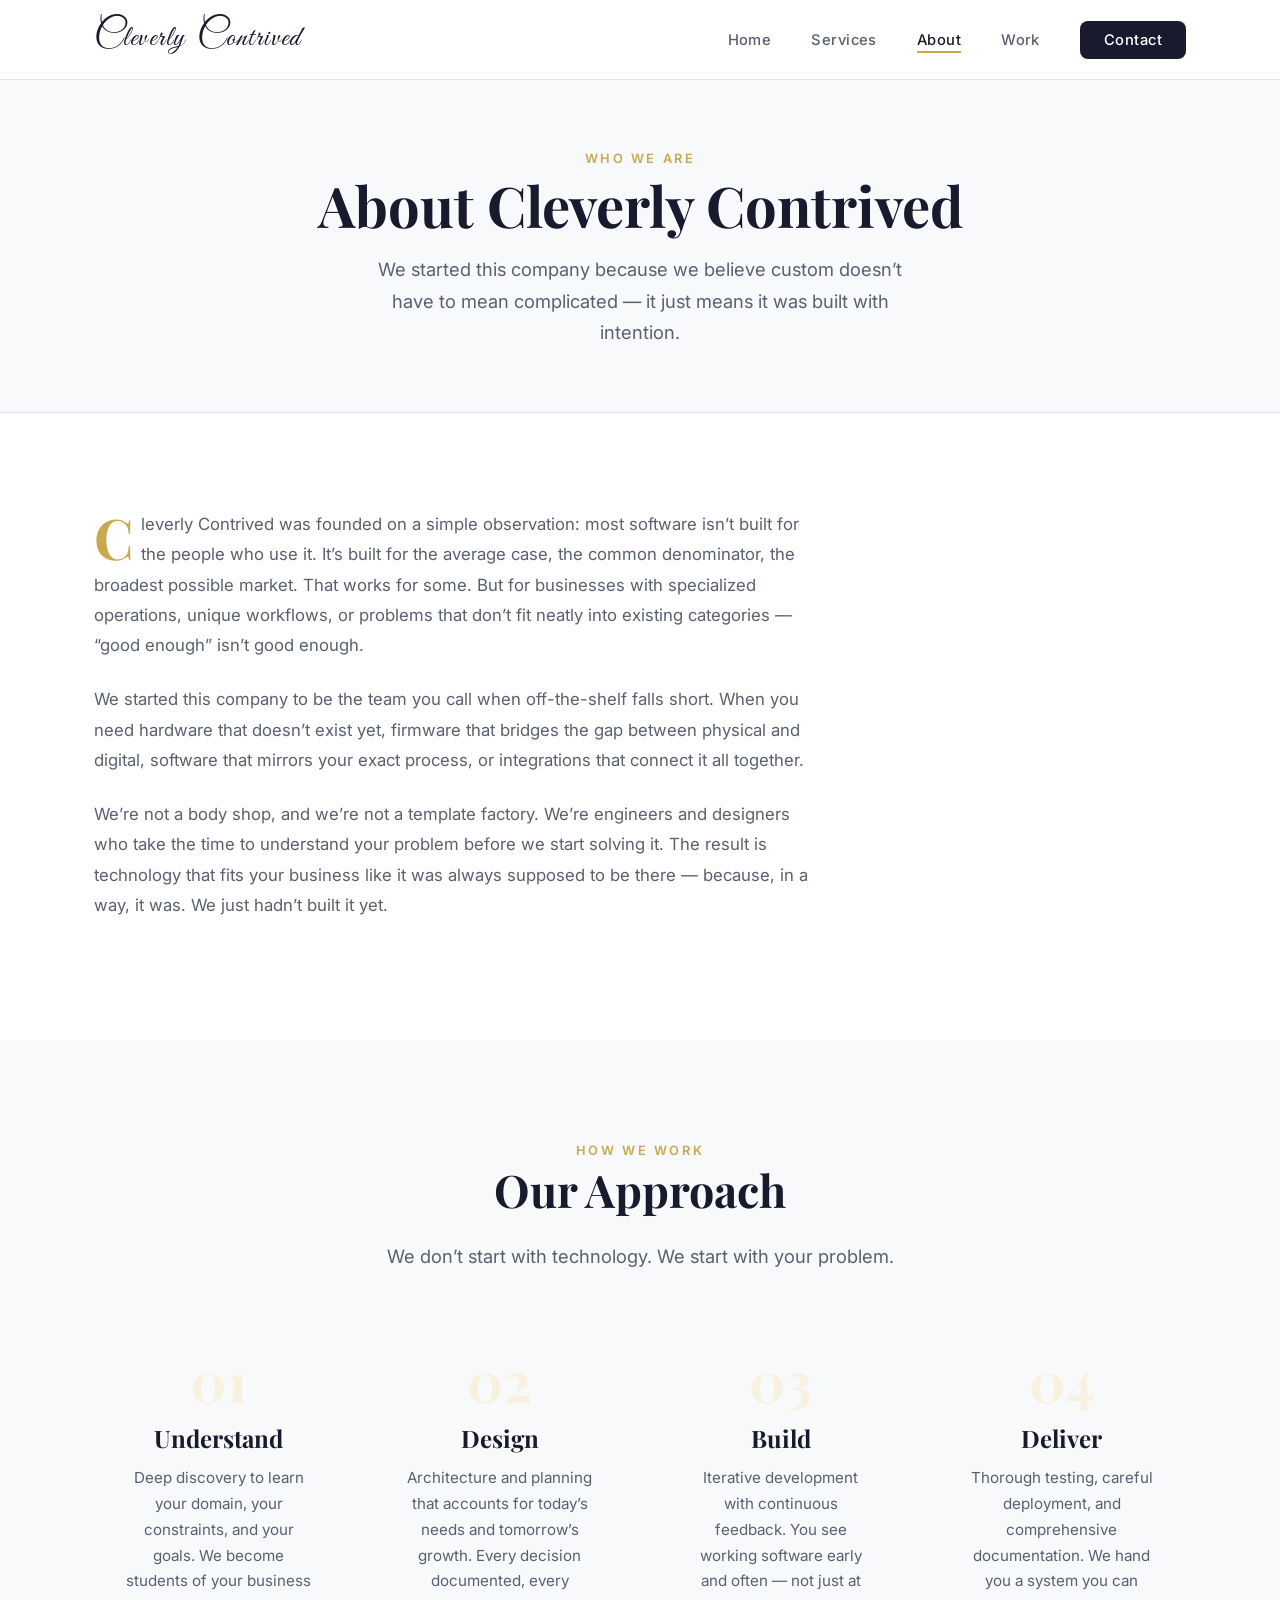
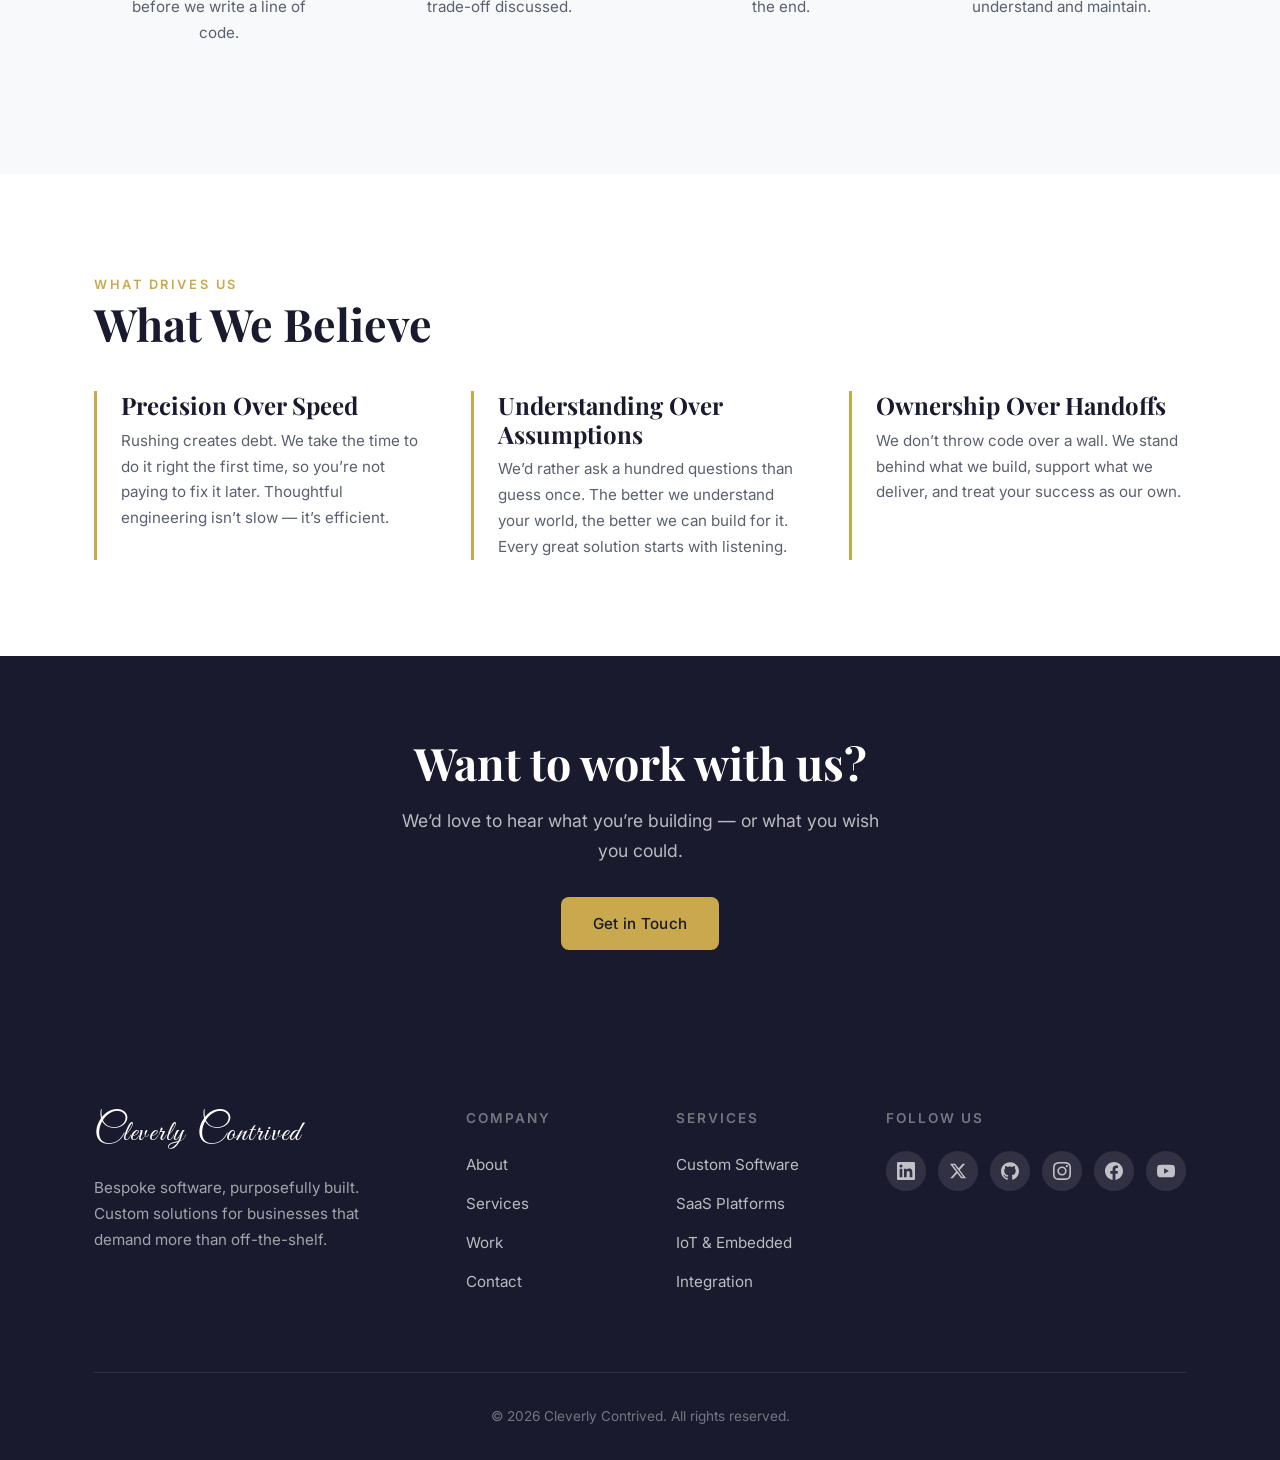
==== about.html @ 047b800a "Add Cleverly Contrived company website Multi-page static site for GitHub Pages with Home, Services, " ====
<!DOCTYPE html>
<html lang="en">
<head>
  <meta charset="UTF-8">
  <meta name="viewport" content="width=device-width, initial-scale=1.0">
  <title>About | Cleverly Contrived</title>
  <meta name="description" content="Learn about Cleverly Contrived — a custom software and hardware company that builds bespoke solutions for businesses with unique challenges.">
  <link rel="preconnect" href="https://fonts.googleapis.com">
  <link rel="preconnect" href="https://fonts.gstatic.com" crossorigin>
  <link href="https://fonts.googleapis.com/css2?family=Great+Vibes&family=Inter:wght@300;400;500;600;700&family=Playfair+Display:ital,wght@0,400;0,700;1,400&display=swap" rel="stylesheet">
  <link rel="stylesheet" href="css/styles.css">
</head>
<body>

  <header class="site-header">
    <nav class="nav container">
      <a href="index.html" class="nav-brand">
        <span class="brand-name"><span class="big-c">C</span>leverly <span class="big-c">C</span>ontrived</span>
      </a>
      <button class="nav-toggle" aria-label="Toggle navigation">
        <span></span><span></span><span></span>
      </button>
      <ul class="nav-links">
        <li><a href="index.html">Home</a></li>
        <li><a href="services.html">Services</a></li>
        <li><a href="about.html" class="active">About</a></li>
        <li><a href="work.html">Work</a></li>
        <li><a href="contact.html" class="nav-cta">Contact</a></li>
      </ul>
    </nav>
  </header>

  <main>
    <section class="page-header">
      <div class="container">
        <span class="section-label">Who We Are</span>
        <h1>About Cleverly Contrived</h1>
        <p>We started this company because we believe custom doesn&rsquo;t have to mean complicated &mdash; it just means it was built with intention.</p>
      </div>
    </section>

    <section class="section">
      <div class="container">
        <div class="about-content fade-in">
          <p>Cleverly Contrived was founded on a simple observation: most software isn&rsquo;t built for the people who use it. It&rsquo;s built for the average case, the common denominator, the broadest possible market. That works for some. But for businesses with specialized operations, unique workflows, or problems that don&rsquo;t fit neatly into existing categories &mdash; &ldquo;good enough&rdquo; isn&rsquo;t good enough.</p>
          <p>We started this company to be the team you call when off-the-shelf falls short. When you need hardware that doesn&rsquo;t exist yet, firmware that bridges the gap between physical and digital, software that mirrors your exact process, or integrations that connect it all together.</p>
          <p>We&rsquo;re not a body shop, and we&rsquo;re not a template factory. We&rsquo;re engineers and designers who take the time to understand your problem before we start solving it. The result is technology that fits your business like it was always supposed to be there &mdash; because, in a way, it was. We just hadn&rsquo;t built it yet.</p>
        </div>
      </div>
    </section>

    <section class="section section--alt">
      <div class="container text-center">
        <span class="section-label">How We Work</span>
        <h2 class="section-heading">Our Approach</h2>
        <p class="section-intro">We don&rsquo;t start with technology. We start with your problem.</p>
        <div class="process-steps">
          <div class="process-step fade-in">
            <h3>Understand</h3>
            <p>Deep discovery to learn your domain, your constraints, and your goals. We become students of your business before we write a line of code.</p>
          </div>
          <div class="process-step fade-in">
            <h3>Design</h3>
            <p>Architecture and planning that accounts for today&rsquo;s needs and tomorrow&rsquo;s growth. Every decision documented, every trade-off discussed.</p>
          </div>
          <div class="process-step fade-in">
            <h3>Build</h3>
            <p>Iterative development with continuous feedback. You see working software early and often &mdash; not just at the end.</p>
          </div>
          <div class="process-step fade-in">
            <h3>Deliver</h3>
            <p>Thorough testing, careful deployment, and comprehensive documentation. We hand you a system you can understand and maintain.</p>
          </div>
        </div>
      </div>
    </section>

    <section class="section">
      <div class="container">
        <span class="section-label">What Drives Us</span>
        <h2 class="section-heading">What We Believe</h2>
        <div class="values-grid" style="margin-top: 2.5rem;">
          <div class="value-item fade-in">
            <h3>Precision Over Speed</h3>
            <p>Rushing creates debt. We take the time to do it right the first time, so you&rsquo;re not paying to fix it later. Thoughtful engineering isn&rsquo;t slow &mdash; it&rsquo;s efficient.</p>
          </div>
          <div class="value-item fade-in">
            <h3>Understanding Over Assumptions</h3>
            <p>We&rsquo;d rather ask a hundred questions than guess once. The better we understand your world, the better we can build for it. Every great solution starts with listening.</p>
          </div>
          <div class="value-item fade-in">
            <h3>Ownership Over Handoffs</h3>
            <p>We don&rsquo;t throw code over a wall. We stand behind what we build, support what we deliver, and treat your success as our own.</p>
          </div>
        </div>
      </div>
    </section>

    <section class="cta-section">
      <div class="container">
        <h2>Want to work with us?</h2>
        <p>We&rsquo;d love to hear what you&rsquo;re building &mdash; or what you wish you could.</p>
        <a href="contact.html" class="btn btn-accent">Get in Touch</a>
      </div>
    </section>
  </main>

  <footer class="site-footer">
    <div class="container">
      <div class="footer-grid">
        <div class="footer-brand">
          <span class="brand-name"><span class="big-c">C</span>leverly <span class="big-c">C</span>ontrived</span>
          <p>Bespoke software, purposefully built. Custom solutions for businesses that demand more than off-the-shelf.</p>
        </div>
        <div class="footer-links">
          <h4>Company</h4>
          <ul>
            <li><a href="about.html">About</a></li>
            <li><a href="services.html">Services</a></li>
            <li><a href="work.html">Work</a></li>
            <li><a href="contact.html">Contact</a></li>
          </ul>
        </div>
        <div class="footer-links">
          <h4>Services</h4>
          <ul>
            <li><a href="services.html#custom-software">Custom Software</a></li>
            <li><a href="services.html#saas">SaaS Platforms</a></li>
            <li><a href="services.html#iot">IoT &amp; Embedded</a></li>
            <li><a href="services.html#integration">Integration</a></li>
          </ul>
        </div>
        <div class="footer-social">
          <h4>Follow Us</h4>
          <div class="social-links">
            <a href="#" class="social-link" aria-label="LinkedIn"><svg xmlns="http://www.w3.org/2000/svg" viewBox="0 0 24 24" fill="currentColor"><path d="M20.447 20.452h-3.554v-5.569c0-1.328-.027-3.037-1.852-3.037-1.853 0-2.136 1.445-2.136 2.939v5.667H9.351V9h3.414v1.561h.046c.477-.9 1.637-1.85 3.37-1.85 3.601 0 4.267 2.37 4.267 5.455v6.286zM5.337 7.433a2.062 2.062 0 01-2.063-2.065 2.064 2.064 0 112.063 2.065zm1.782 13.019H3.555V9h3.564v11.452zM22.225 0H1.771C.792 0 0 .774 0 1.729v20.542C0 23.227.792 24 1.771 24h20.451C23.2 24 24 23.227 24 22.271V1.729C24 .774 23.2 0 22.222 0h.003z"/></svg></a>
            <a href="#" class="social-link" aria-label="X"><svg xmlns="http://www.w3.org/2000/svg" viewBox="0 0 24 24" fill="currentColor"><path d="M18.244 2.25h3.308l-7.227 8.26 8.502 11.24H16.17l-5.214-6.817L4.99 21.75H1.68l7.73-8.835L1.254 2.25H8.08l4.713 6.231zm-1.161 17.52h1.833L7.084 4.126H5.117z"/></svg></a>
            <a href="#" class="social-link" aria-label="GitHub"><svg xmlns="http://www.w3.org/2000/svg" viewBox="0 0 24 24" fill="currentColor"><path d="M12 .297c-6.63 0-12 5.373-12 12 0 5.303 3.438 9.8 8.205 11.385.6.113.82-.258.82-.577 0-.285-.01-1.04-.015-2.04-3.338.724-4.042-1.61-4.042-1.61C4.422 18.07 3.633 17.7 3.633 17.7c-1.087-.744.084-.729.084-.729 1.205.084 1.838 1.236 1.838 1.236 1.07 1.835 2.809 1.305 3.495.998.108-.776.417-1.305.76-1.605-2.665-.3-5.466-1.332-5.466-5.93 0-1.31.465-2.38 1.235-3.22-.135-.303-.54-1.523.105-3.176 0 0 1.005-.322 3.3 1.23.96-.267 1.98-.399 3-.405 1.02.006 2.04.138 3 .405 2.28-1.552 3.285-1.23 3.285-1.23.645 1.653.24 2.873.12 3.176.765.84 1.23 1.91 1.23 3.22 0 4.61-2.805 5.625-5.475 5.92.42.36.81 1.096.81 2.22 0 1.606-.015 2.896-.015 3.286 0 .315.21.69.825.57C20.565 22.092 24 17.592 24 12.297c0-6.627-5.373-12-12-12"/></svg></a>
            <a href="#" class="social-link" aria-label="Instagram"><svg xmlns="http://www.w3.org/2000/svg" viewBox="0 0 24 24" fill="currentColor"><path d="M12 2.163c3.204 0 3.584.012 4.85.07 3.252.148 4.771 1.691 4.919 4.919.058 1.265.069 1.645.069 4.849 0 3.205-.012 3.584-.069 4.849-.149 3.225-1.664 4.771-4.919 4.919-1.266.058-1.644.07-4.85.07-3.204 0-3.584-.012-4.849-.07-3.26-.149-4.771-1.699-4.919-4.92-.058-1.265-.07-1.644-.07-4.849 0-3.204.013-3.583.07-4.849.149-3.227 1.664-4.771 4.919-4.919 1.266-.057 1.645-.069 4.849-.069zM12 0C8.741 0 8.333.014 7.053.072 2.695.272.273 2.69.073 7.052.014 8.333 0 8.741 0 12c0 3.259.014 3.668.072 4.948.2 4.358 2.618 6.78 6.98 6.98C8.333 23.986 8.741 24 12 24c3.259 0 3.668-.014 4.948-.072 4.354-.2 6.782-2.618 6.979-6.98.059-1.28.073-1.689.073-4.948 0-3.259-.014-3.667-.072-4.947-.196-4.354-2.617-6.78-6.979-6.98C15.668.014 15.259 0 12 0zm0 5.838a6.162 6.162 0 100 12.324 6.162 6.162 0 000-12.324zM12 16a4 4 0 110-8 4 4 0 010 8zm6.406-11.845a1.44 1.44 0 100 2.881 1.44 1.44 0 000-2.881z"/></svg></a>
            <a href="#" class="social-link" aria-label="Facebook"><svg xmlns="http://www.w3.org/2000/svg" viewBox="0 0 24 24" fill="currentColor"><path d="M24 12.073c0-6.627-5.373-12-12-12s-12 5.373-12 12c0 5.99 4.388 10.954 10.125 11.854v-8.385H7.078v-3.47h3.047V9.43c0-3.007 1.792-4.669 4.533-4.669 1.312 0 2.686.235 2.686.235v2.953H15.83c-1.491 0-1.956.925-1.956 1.874v2.25h3.328l-.532 3.47h-2.796v8.385C19.612 23.027 24 18.062 24 12.073z"/></svg></a>
            <a href="#" class="social-link" aria-label="YouTube"><svg xmlns="http://www.w3.org/2000/svg" viewBox="0 0 24 24" fill="currentColor"><path d="M23.498 6.186a3.016 3.016 0 0 0-2.122-2.136C19.505 3.545 12 3.545 12 3.545s-7.505 0-9.377.505A3.017 3.017 0 0 0 .502 6.186C0 8.07 0 12 0 12s0 3.93.502 5.814a3.016 3.016 0 0 0 2.122 2.136c1.871.505 9.376.505 9.376.505s7.505 0 9.377-.505a3.015 3.015 0 0 0 2.122-2.136C24 15.93 24 12 24 12s0-3.93-.502-5.814zM9.545 15.568V8.432L15.818 12l-6.273 3.568z"/></svg></a>
          </div>
        </div>
      </div>
      <div class="footer-bottom">
        <p>&copy; 2026 Cleverly Contrived. All rights reserved.</p>
      </div>
    </div>
  </footer>

  <script src="js/main.js"></script>
</body>
</html>
---- css/styles.css ----
:root {
  --primary: #1a1a2e;
  --accent: #c9a84e;
  --accent-hover: #b89540;
  --accent-light: #f8f1e0;
  --bg: #ffffff;
  --bg-alt: #f8f9fb;
  --bg-dark: #1a1a2e;
  --text: #1a1a2e;
  --text-secondary: #5a6070;
  --text-inverse: #ffffff;
  --border: #e2e6ea;
  --shadow: 0 1px 3px rgba(0,0,0,0.06), 0 1px 2px rgba(0,0,0,0.04);
  --shadow-md: 0 4px 6px rgba(0,0,0,0.06), 0 2px 4px rgba(0,0,0,0.04);
  --shadow-lg: 0 10px 25px rgba(0,0,0,0.08), 0 4px 10px rgba(0,0,0,0.04);
  --radius: 8px;
  --radius-lg: 16px;
  --font-brand: 'Great Vibes', cursive;
  --font-heading: 'Playfair Display', Georgia, serif;
  --font-body: 'Inter', -apple-system, BlinkMacSystemFont, sans-serif;
  --nav-height: 80px;
  --max-width: 1140px;
  --transition: 0.3s cubic-bezier(0.4, 0, 0.2, 1);
}

*, *::before, *::after { margin: 0; padding: 0; box-sizing: border-box; }
html { scroll-behavior: smooth; scroll-padding-top: var(--nav-height); }
body {
  font-family: var(--font-body);
  font-size: 1rem;
  line-height: 1.7;
  color: var(--text);
  background: var(--bg);
  -webkit-font-smoothing: antialiased;
}
img { max-width: 100%; display: block; }
a { color: inherit; text-decoration: none; }
ul { list-style: none; }
button { font: inherit; cursor: pointer; border: none; background: none; }

h1, h2, h3, h4 { font-family: var(--font-heading); font-weight: 700; line-height: 1.2; }
h1 { font-size: clamp(2.2rem, 5vw, 3.5rem); }
h2 { font-size: clamp(1.8rem, 4vw, 2.8rem); }
h3 { font-size: clamp(1.2rem, 2.5vw, 1.5rem); }
h4 { font-size: 1.1rem; }

.brand-name {
  font-family: var(--font-brand);
  font-weight: 400;
  letter-spacing: 0.04em;
  word-spacing: 0.15em;
  color: var(--text);
}
.brand-name .big-c {
  font-size: 1.35em;
  line-height: 0.8;
}

.container {
  max-width: var(--max-width);
  margin: 0 auto;
  padding: 0 1.5rem;
}
.section { padding: 6rem 0; }
.section--alt { background: var(--bg-alt); }
.section--dark { background: var(--bg-dark); color: var(--text-inverse); }

.section-label {
  font-family: var(--font-body);
  font-size: 0.8rem;
  font-weight: 600;
  text-transform: uppercase;
  letter-spacing: 0.2em;
  color: var(--accent);
  margin-bottom: 1rem;
}
.section-heading { margin-bottom: 1.5rem; }
.section-intro {
  font-size: 1.15rem;
  color: var(--text-secondary);
  max-width: 640px;
  margin-bottom: 3rem;
}
.text-center { text-align: center; }
.text-center .section-intro { margin-inline: auto; }

/* ===== Navigation ===== */
.site-header {
  position: fixed;
  top: 0;
  left: 0;
  right: 0;
  height: var(--nav-height);
  background: rgba(255,255,255,0.95);
  backdrop-filter: blur(12px);
  border-bottom: 1px solid var(--border);
  z-index: 1000;
  transition: box-shadow var(--transition);
}
.site-header.scrolled { box-shadow: var(--shadow); }
.nav {
  display: flex;
  align-items: center;
  justify-content: space-between;
  height: 100%;
}
.nav-brand { display: flex; align-items: center; }
.nav-brand .brand-name { font-size: 1.8rem; }
.nav-links {
  display: flex;
  align-items: center;
  gap: 2.5rem;
}
.nav-links a {
  font-size: 0.92rem;
  font-weight: 500;
  letter-spacing: 0.03em;
  color: var(--text-secondary);
  transition: color var(--transition);
  position: relative;
}
.nav-links a::after {
  content: '';
  position: absolute;
  bottom: -4px;
  left: 0;
  width: 0;
  height: 2px;
  background: var(--accent);
  transition: width var(--transition);
}
.nav-links a:hover,
.nav-links a.active { color: var(--text); }
.nav-links a:hover::after,
.nav-links a.active::after { width: 100%; }

.nav-cta {
  background: var(--primary) !important;
  color: var(--text-inverse) !important;
  padding: 0.6rem 1.5rem !important;
  border-radius: var(--radius) !important;
  transition: background var(--transition), transform var(--transition) !important;
}
.nav-cta::after { display: none !important; }
.nav-cta:hover {
  background: #2a2a4e !important;
  transform: translateY(-1px);
}

.nav-toggle {
  display: none;
  flex-direction: column;
  gap: 5px;
  padding: 4px;
}
.nav-toggle span {
  display: block;
  width: 24px;
  height: 2px;
  background: var(--text);
  transition: var(--transition);
  transform-origin: center;
}
.nav-toggle.active span:nth-child(1) { transform: rotate(45deg) translate(5px, 5px); }
.nav-toggle.active span:nth-child(2) { opacity: 0; }
.nav-toggle.active span:nth-child(3) { transform: rotate(-45deg) translate(5px, -5px); }

/* ===== Buttons ===== */
.btn {
  display: inline-flex;
  align-items: center;
  gap: 0.5rem;
  padding: 0.85rem 2rem;
  border-radius: var(--radius);
  font-weight: 500;
  font-size: 0.95rem;
  letter-spacing: 0.02em;
  transition: all var(--transition);
  cursor: pointer;
  border: none;
}
.btn-primary { background: var(--primary); color: var(--text-inverse); }
.btn-primary:hover {
  background: #2a2a4e;
  transform: translateY(-2px);
  box-shadow: var(--shadow-md);
}
.btn-outline { border: 2px solid var(--border); color: var(--text); background: transparent; }
.btn-outline:hover {
  border-color: var(--primary);
  background: var(--bg-alt);
  transform: translateY(-2px);
}
.btn-accent { background: var(--accent); color: var(--bg-dark); }
.btn-accent:hover {
  background: var(--accent-hover);
  transform: translateY(-2px);
  box-shadow: var(--shadow-md);
}

/* ===== Hero ===== */
.hero {
  min-height: 100vh;
  display: flex;
  align-items: center;
  justify-content: center;
  text-align: center;
  padding: calc(var(--nav-height) + 2rem) 1.5rem 4rem;
  background: linear-gradient(165deg, #f8f9fb 0%, #ffffff 40%, #faf8f4 100%);
}
.hero-content { max-width: 780px; }
.hero .brand-name {
  font-size: clamp(3.5rem, 10vw, 7rem);
  display: block;
  margin-bottom: 1.5rem;
  line-height: 1.1;
}
.hero-divider {
  width: 60px;
  height: 3px;
  background: var(--accent);
  margin: 0 auto 2rem;
  border-radius: 2px;
  animation: divider-grow 0.8s ease-out 0.3s both;
}
.hero-tagline {
  font-family: var(--font-heading);
  font-size: clamp(1.1rem, 2.5vw, 1.5rem);
  font-style: italic;
  color: var(--text-secondary);
  margin-bottom: 1.5rem;
  letter-spacing: 0.04em;
}
.hero-description {
  font-size: 1.1rem;
  color: var(--text-secondary);
  line-height: 1.8;
  max-width: 580px;
  margin: 0 auto 2.5rem;
}
.hero-actions {
  display: flex;
  gap: 1rem;
  justify-content: center;
  flex-wrap: wrap;
}
.hero-content > * { animation: fadeUp 0.6s ease-out backwards; }
.hero-content > :nth-child(1) { animation-delay: 0s; }
.hero-content > :nth-child(2) { animation-delay: 0.15s; }
.hero-content > :nth-child(3) { animation-delay: 0.25s; }
.hero-content > :nth-child(4) { animation-delay: 0.35s; }
.hero-content > :nth-child(5) { animation-delay: 0.45s; }

/* ===== Page Header ===== */
.page-header {
  padding: calc(var(--nav-height) + 4rem) 0 4rem;
  text-align: center;
  background: var(--bg-alt);
  border-bottom: 1px solid var(--border);
}
.page-header h1 { margin-bottom: 1rem; }
.page-header p {
  font-size: 1.15rem;
  color: var(--text-secondary);
  max-width: 560px;
  margin: 0 auto;
}

/* ===== Cards ===== */
.card-grid {
  display: grid;
  grid-template-columns: repeat(auto-fill, minmax(340px, 1fr));
  gap: 2rem;
}
.card {
  background: var(--bg);
  border: 1px solid var(--border);
  border-radius: var(--radius-lg);
  padding: 2.5rem;
  transition: all var(--transition);
}
.card:hover {
  transform: translateY(-4px);
  box-shadow: var(--shadow-lg);
  border-color: transparent;
}
.card-icon {
  width: 48px;
  height: 48px;
  display: flex;
  align-items: center;
  justify-content: center;
  background: var(--accent-light);
  border-radius: 12px;
  margin-bottom: 1.5rem;
  color: var(--accent);
}
.card-icon svg { width: 24px; height: 24px; }
.card h3 { margin-bottom: 0.75rem; }
.card p {
  color: var(--text-secondary);
  font-size: 0.95rem;
  margin-bottom: 1rem;
}
.card ul { list-style: none; padding: 0; }
.card ul li {
  font-size: 0.9rem;
  color: var(--text-secondary);
  padding: 0.3rem 0;
  padding-left: 1.2rem;
  position: relative;
}
.card ul li::before {
  content: '';
  position: absolute;
  left: 0;
  top: 0.75rem;
  width: 6px;
  height: 6px;
  border-radius: 50%;
  background: var(--accent);
}

/* ===== Pillars ===== */
.pillars {
  display: grid;
  grid-template-columns: repeat(auto-fit, minmax(280px, 1fr));
  gap: 3rem;
}
.pillar { text-align: center; padding: 2rem 1rem; }
.pillar-number {
  font-family: var(--font-heading);
  font-size: 3rem;
  color: var(--accent);
  font-weight: 700;
  line-height: 1;
  margin-bottom: 1rem;
}
.pillar h3 { margin-bottom: 0.75rem; }
.pillar p { color: var(--text-secondary); font-size: 0.95rem; }

/* ===== Process Steps ===== */
.process-steps {
  display: grid;
  grid-template-columns: repeat(auto-fit, minmax(240px, 1fr));
  gap: 2rem;
  counter-reset: step;
}
.process-step {
  counter-increment: step;
  padding: 2rem;
}
.process-step::before {
  content: counter(step, decimal-leading-zero);
  font-family: var(--font-heading);
  font-size: 3.5rem;
  font-weight: 700;
  color: var(--accent-light);
  line-height: 1;
  display: block;
  margin-bottom: 1rem;
}
.process-step h3 { margin-bottom: 0.75rem; }
.process-step p { color: var(--text-secondary); font-size: 0.95rem; }

/* ===== Values ===== */
.values-grid {
  display: grid;
  grid-template-columns: repeat(auto-fit, minmax(300px, 1fr));
  gap: 2.5rem;
}
.value-item {
  border-left: 3px solid var(--accent);
  padding-left: 1.5rem;
}
.value-item h3 { margin-bottom: 0.5rem; }
.value-item p { color: var(--text-secondary); font-size: 0.95rem; }

/* ===== Project Cards ===== */
.project-grid {
  display: grid;
  grid-template-columns: repeat(auto-fill, minmax(340px, 1fr));
  gap: 2rem;
}
.project-card {
  background: var(--bg);
  border: 1px solid var(--border);
  border-radius: var(--radius-lg);
  overflow: hidden;
  transition: all var(--transition);
}
.project-card:hover {
  transform: translateY(-4px);
  box-shadow: var(--shadow-lg);
  border-color: transparent;
}
.project-card-image {
  height: 200px;
  background: linear-gradient(135deg, var(--bg-alt), var(--accent-light));
  display: flex;
  align-items: center;
  justify-content: center;
}
.project-card-image svg {
  width: 64px;
  height: 64px;
  opacity: 0.25;
  color: var(--primary);
}
.project-card-body { padding: 2rem; }
.project-tags {
  display: flex;
  flex-wrap: wrap;
  gap: 0.5rem;
  margin-bottom: 1rem;
}
.project-tag {
  font-size: 0.75rem;
  font-weight: 600;
  text-transform: uppercase;
  letter-spacing: 0.08em;
  color: var(--accent);
  background: var(--accent-light);
  padding: 0.25rem 0.75rem;
  border-radius: 100px;
}
.project-card-body h3 { margin-bottom: 0.75rem; }
.project-card-body p { color: var(--text-secondary); font-size: 0.95rem; }

/* ===== CTA Section ===== */
.cta-section {
  padding: 5rem 0;
  text-align: center;
  background: var(--bg-dark);
  color: var(--text-inverse);
}
.cta-section h2 { margin-bottom: 1rem; }
.cta-section p {
  color: rgba(255,255,255,0.7);
  font-size: 1.1rem;
  max-width: 500px;
  margin: 0 auto 2rem;
}

/* ===== Contact ===== */
.contact-grid {
  display: grid;
  grid-template-columns: 1fr 1fr;
  gap: 4rem;
  align-items: start;
}
.form-group { margin-bottom: 1.5rem; }
.form-group label {
  display: block;
  font-size: 0.9rem;
  font-weight: 500;
  margin-bottom: 0.5rem;
}
.form-group input,
.form-group select,
.form-group textarea {
  width: 100%;
  padding: 0.85rem 1rem;
  border: 1px solid var(--border);
  border-radius: var(--radius);
  font-family: var(--font-body);
  font-size: 0.95rem;
  color: var(--text);
  background: var(--bg);
  transition: border-color var(--transition), box-shadow var(--transition);
}
.form-group input:focus,
.form-group select:focus,
.form-group textarea:focus {
  outline: none;
  border-color: var(--accent);
  box-shadow: 0 0 0 3px var(--accent-light);
}
.form-group textarea { resize: vertical; min-height: 140px; }
.form-group select {
  appearance: none;
  background-image: url("data:image/svg+xml,%3Csvg xmlns='http://www.w3.org/2000/svg' width='16' height='16' viewBox='0 0 16 16'%3E%3Cpath fill='%235a6070' d='M4 6l4 4 4-4'/%3E%3C/svg%3E");
  background-repeat: no-repeat;
  background-position: right 1rem center;
  padding-right: 2.5rem;
}
.contact-info { padding-top: 1rem; }
.contact-info h3 { margin-bottom: 1.5rem; }
.contact-detail {
  display: flex;
  gap: 1rem;
  margin-bottom: 1.5rem;
  align-items: flex-start;
}
.contact-detail svg {
  width: 20px;
  height: 20px;
  color: var(--accent);
  flex-shrink: 0;
  margin-top: 3px;
}
.contact-detail p { color: var(--text-secondary); font-size: 0.95rem; }
.contact-detail a {
  color: var(--accent);
  transition: color var(--transition);
}
.contact-detail a:hover { color: var(--accent-hover); }

/* ===== Social Links ===== */
.social-links { display: flex; gap: 1rem; }
.social-link {
  width: 40px;
  height: 40px;
  display: flex;
  align-items: center;
  justify-content: center;
  border-radius: 50%;
  background: var(--bg-alt);
  color: var(--text-secondary);
  transition: all var(--transition);
}
.social-link:hover {
  background: var(--accent);
  color: var(--bg);
  transform: translateY(-2px);
}
.social-link svg { width: 18px; height: 18px; }

/* ===== Footer ===== */
.site-footer {
  background: var(--bg-dark);
  color: var(--text-inverse);
  padding: 5rem 0 2rem;
}
.footer-grid {
  display: grid;
  grid-template-columns: 2fr 1fr 1fr 1fr;
  gap: 3rem;
  margin-bottom: 4rem;
}
.footer-brand .brand-name {
  font-size: 1.8rem;
  color: var(--text-inverse);
  display: block;
  margin-bottom: 1rem;
}
.footer-brand p {
  color: rgba(255,255,255,0.6);
  font-size: 0.95rem;
  max-width: 280px;
}
.footer-links h4,
.footer-social h4 {
  font-family: var(--font-body);
  font-size: 0.85rem;
  font-weight: 600;
  text-transform: uppercase;
  letter-spacing: 0.15em;
  margin-bottom: 1.5rem;
  color: rgba(255,255,255,0.4);
}
.footer-links ul li { margin-bottom: 0.75rem; }
.footer-links a {
  color: rgba(255,255,255,0.7);
  font-size: 0.95rem;
  transition: color var(--transition);
}
.footer-links a:hover { color: var(--accent); }
.footer-social .social-links { gap: 0.75rem; }
.footer-social .social-link {
  background: rgba(255,255,255,0.1);
  color: rgba(255,255,255,0.7);
}
.footer-social .social-link:hover {
  background: var(--accent);
  color: var(--bg-dark);
}
.footer-bottom {
  padding-top: 2rem;
  border-top: 1px solid rgba(255,255,255,0.1);
  text-align: center;
  color: rgba(255,255,255,0.4);
  font-size: 0.85rem;
}

/* ===== Intro Text ===== */
.intro-text {
  font-family: var(--font-heading);
  font-size: clamp(1.2rem, 2.5vw, 1.6rem);
  font-style: italic;
  line-height: 1.8;
  color: var(--text);
  max-width: 800px;
  margin: 0 auto;
  text-align: center;
}

/* ===== About ===== */
.about-content { max-width: 720px; }
.about-content p {
  font-size: 1.05rem;
  color: var(--text-secondary);
  margin-bottom: 1.5rem;
  line-height: 1.8;
}
.about-content p:first-child::first-letter {
  font-family: var(--font-heading);
  font-size: 3.5rem;
  float: left;
  line-height: 1;
  padding-right: 0.5rem;
  color: var(--accent);
  font-weight: 700;
}

/* ===== Work Note ===== */
.work-note {
  text-align: center;
  max-width: 600px;
  margin: 3rem auto 0;
  padding: 2rem;
  font-size: 0.95rem;
  color: var(--text-secondary);
  font-style: italic;
  border-top: 1px solid var(--border);
}

/* ===== Animations ===== */
@keyframes fadeUp {
  from { opacity: 0; transform: translateY(20px); }
  to { opacity: 1; transform: translateY(0); }
}
@keyframes divider-grow {
  from { width: 0; }
  to { width: 60px; }
}
.fade-in {
  opacity: 0;
  transform: translateY(20px);
  transition: opacity 0.6s ease, transform 0.6s ease;
}
.fade-in.visible {
  opacity: 1;
  transform: translateY(0);
}

/* ===== Responsive ===== */
@media (max-width: 1024px) {
  .footer-grid { grid-template-columns: 1fr 1fr; gap: 2.5rem; }
}
@media (max-width: 768px) {
  .nav-toggle { display: flex; }
  .nav-links {
    position: fixed;
    top: var(--nav-height);
    left: 0;
    right: 0;
    background: var(--bg);
    flex-direction: column;
    padding: 2rem 1.5rem;
    gap: 0;
    border-bottom: 1px solid var(--border);
    box-shadow: var(--shadow-lg);
    transform: translateY(-100%);
    opacity: 0;
    pointer-events: none;
    transition: transform var(--transition), opacity var(--transition);
  }
  .nav-links.open {
    transform: translateY(0);
    opacity: 1;
    pointer-events: all;
  }
  .nav-links li { width: 100%; }
  .nav-links a {
    display: block;
    padding: 0.85rem 0;
    font-size: 1rem;
  }
  .nav-links a::after { display: none; }
  .nav-cta { text-align: center; margin-top: 0.5rem; }
  .hero .brand-name { font-size: clamp(2.8rem, 12vw, 4.5rem); }
  .card-grid, .project-grid { grid-template-columns: 1fr; }
  .contact-grid { grid-template-columns: 1fr; gap: 3rem; }
  .pillars, .process-steps { grid-template-columns: 1fr; }
  .footer-grid { grid-template-columns: 1fr; gap: 2rem; }
  .section { padding: 4rem 0; }
  .hero {
    min-height: auto;
    padding-top: calc(var(--nav-height) + 4rem);
    padding-bottom: 4rem;
  }
}
@media (max-width: 480px) {
  .hero .brand-name { font-size: clamp(2.2rem, 14vw, 3.2rem); }
  .hero-actions { flex-direction: column; align-items: center; }
  .hero-actions .btn { width: 100%; justify-content: center; }
}
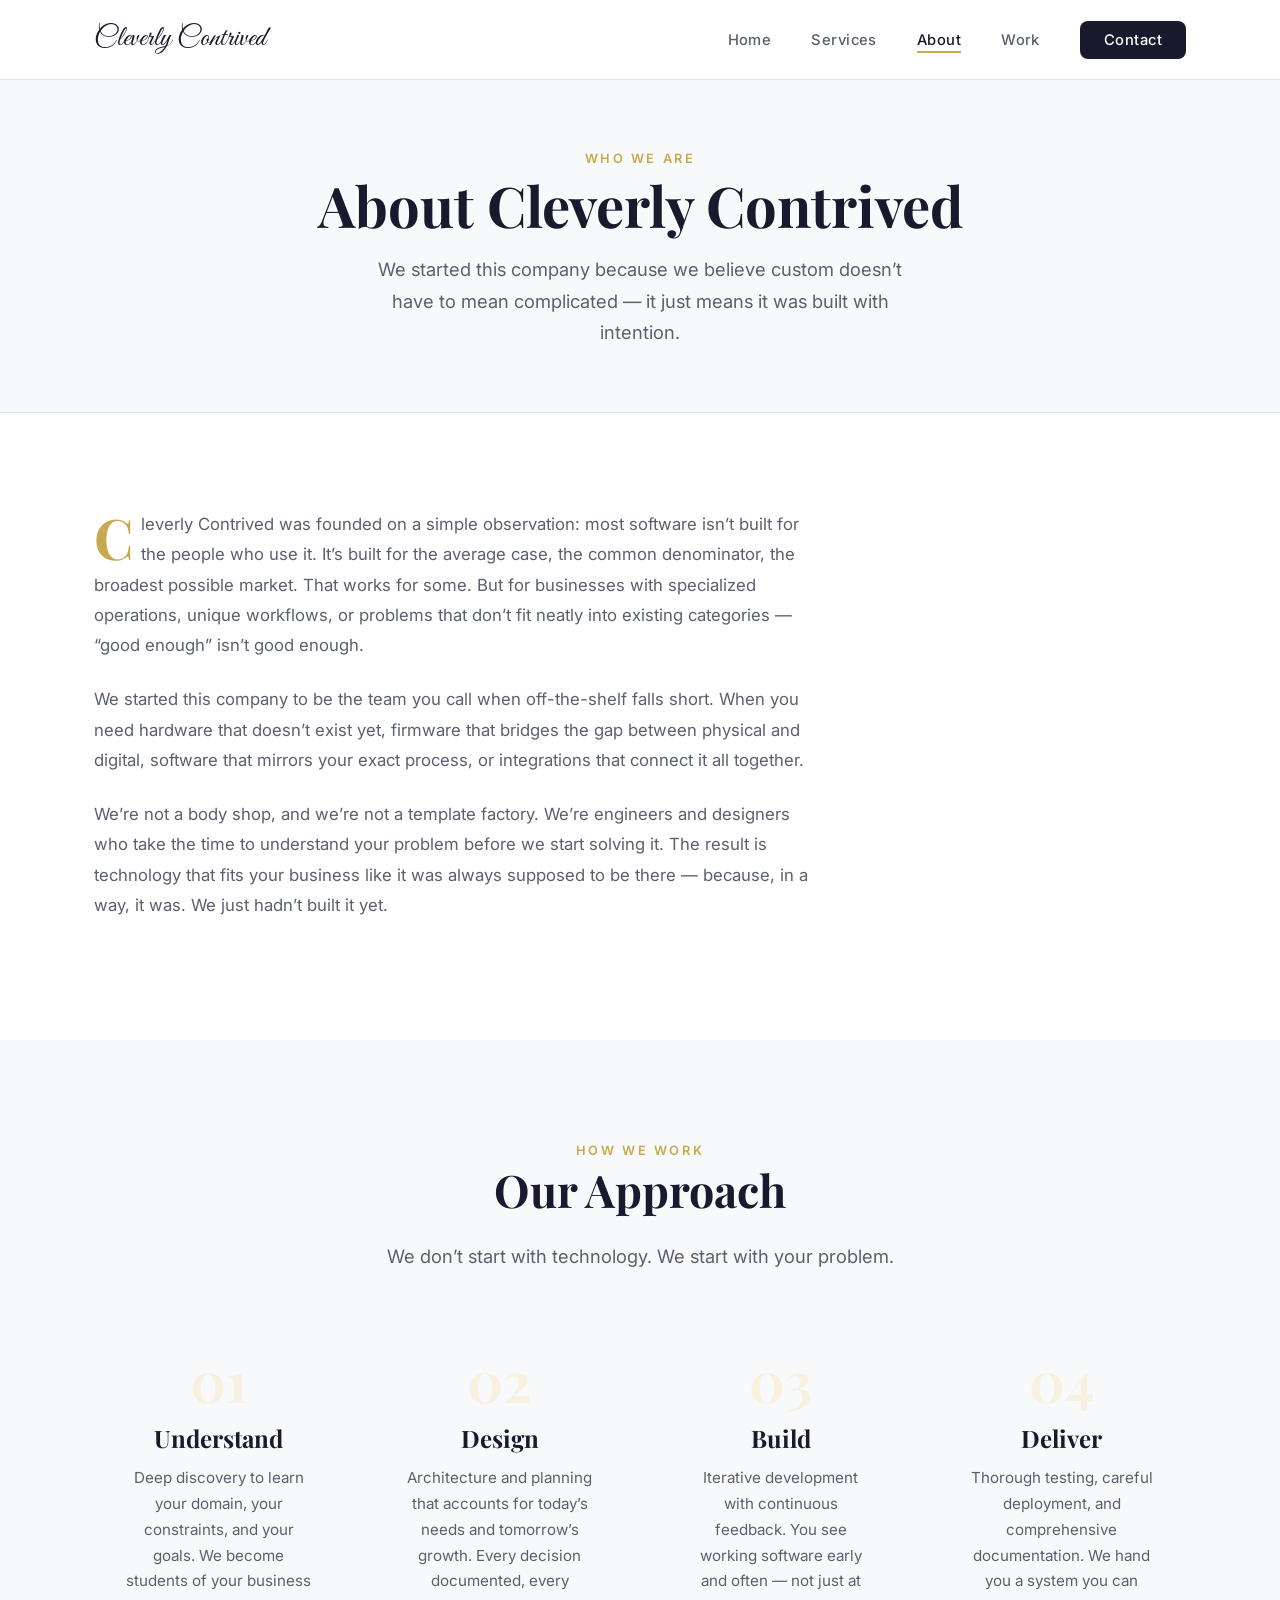
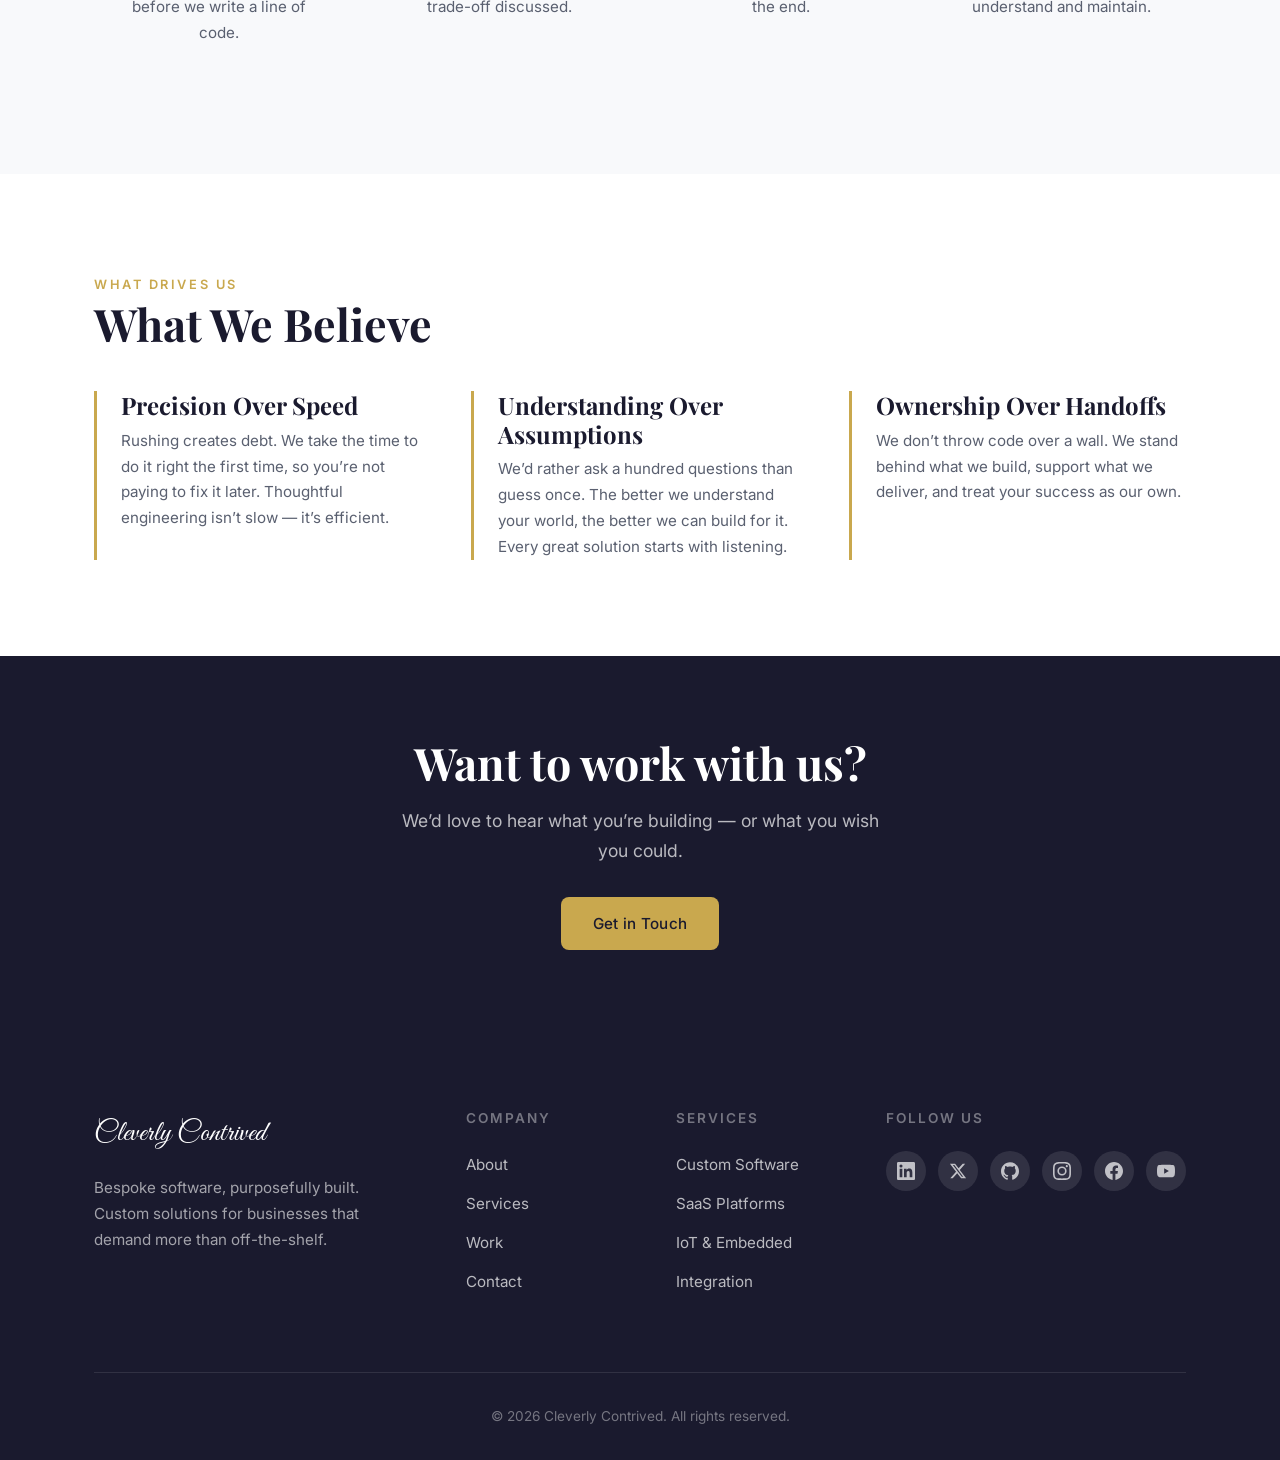
==== commit 60dac6cb: "Improve PageSpeed by async-loading fonts and deferring JS - Load Google Fonts via preload + onload s" ====
--- a/about.html
+++ b/about.html
@@ -7,7 +7,8 @@
   <meta name="description" content="Learn about Cleverly Contrived — a custom software and hardware company that builds bespoke solutions for businesses with unique challenges.">
   <link rel="preconnect" href="https://fonts.googleapis.com">
   <link rel="preconnect" href="https://fonts.gstatic.com" crossorigin>
-  <link href="https://fonts.googleapis.com/css2?family=Great+Vibes&family=Inter:wght@300;400;500;600;700&family=Playfair+Display:ital,wght@0,400;0,700;1,400&display=swap" rel="stylesheet">
+  <link rel="preload" href="https://fonts.googleapis.com/css2?family=Great+Vibes&family=Inter:wght@300;400;500;600;700&family=Playfair+Display:ital,wght@0,400;0,700;1,400&display=swap" as="style" onload="this.onload=null;this.rel='stylesheet'">
+  <noscript><link rel="stylesheet" href="https://fonts.googleapis.com/css2?family=Great+Vibes&family=Inter:wght@300;400;500;600;700&family=Playfair+Display:ital,wght@0,400;0,700;1,400&display=swap"></noscript>
   <link rel="stylesheet" href="css/styles.css">
 </head>
 <body>
@@ -148,6 +149,6 @@
     </div>
   </footer>
 
-  <script src="js/main.js"></script>
+  <script src="js/main.js" defer></script>
 </body>
 </html>
--- a/css/styles.css
+++ b/css/styles.css
@@ -47,13 +47,7 @@
 .brand-name {
   font-family: var(--font-brand);
   font-weight: 400;
-  letter-spacing: 0.04em;
-  word-spacing: 0.15em;
   color: var(--text);
-}
-.brand-name .big-c {
-  font-size: 1.35em;
-  line-height: 0.8;
 }
 
 .container {
@@ -210,10 +204,10 @@
 }
 .hero-content { max-width: 780px; }
 .hero .brand-name {
-  font-size: clamp(3.5rem, 10vw, 7rem);
+  font-size: clamp(4rem, 11vw, 8rem);
   display: block;
   margin-bottom: 1.5rem;
-  line-height: 1.1;
+  line-height: 1.15;
 }
 .hero-divider {
   width: 60px;
